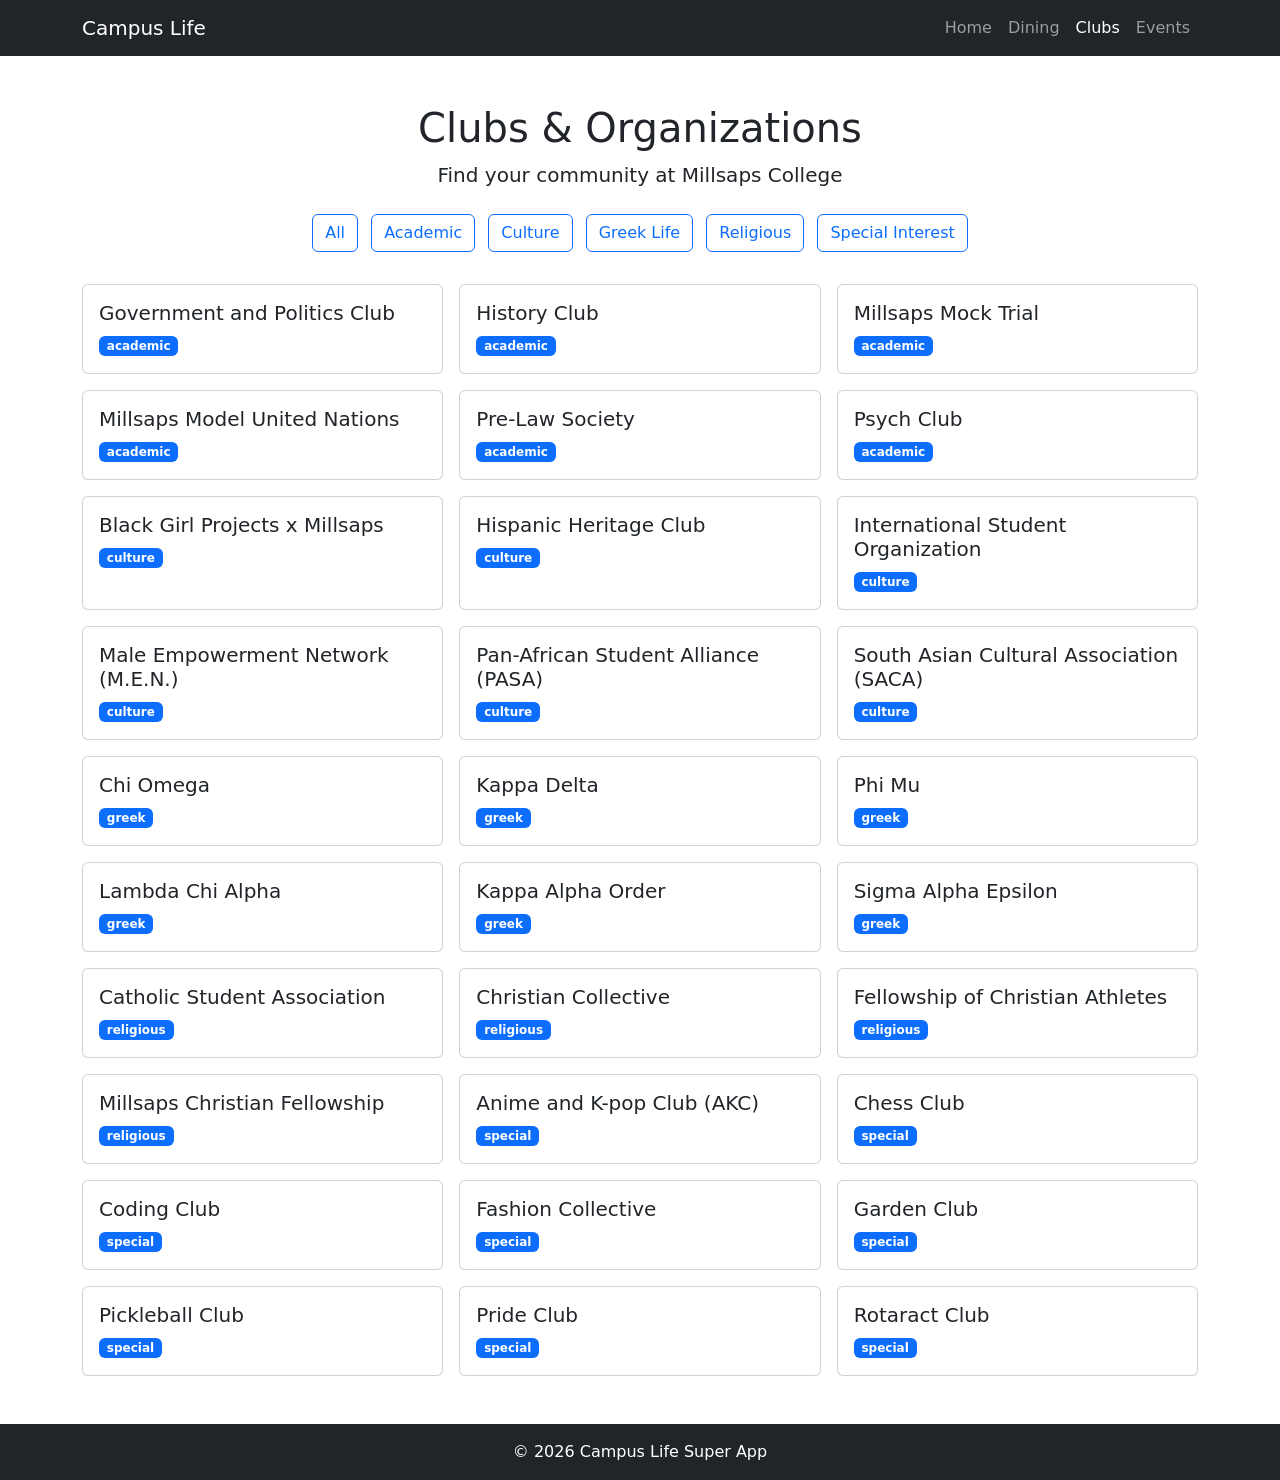
==== clubs.html @ ed5d94ea "added all pages" ====
<!DOCTYPE html>
<html lang="en">
  <head>
    <meta charset="UTF-8" />
    <meta name="viewport" content="width=device-width, initial-scale=1.0" />
    <title>Clubs - Campus Life</title>

    <!-- bootstrap css -->
    <link href="https://cdn.jsdelivr.net/npm/bootstrap@5.3.0/dist/css/bootstrap.min.css" rel="stylesheet" />

    <!-- custom css -->
    <link rel="stylesheet" href="css/styles.css" />
  </head>

  <body>

    <!-- navbar -->
    <nav class="navbar navbar-expand-lg navbar-dark bg-dark">
      <div class="container">
        <a class="navbar-brand" href="index.html"> Campus Life</a>
        <button class="navbar-toggler" type="button" data-bs-toggle="collapse" data-bs-target="#navbarNav" aria-controls="navbarNav" aria-expanded="false" aria-label="Toggle navigation">
          <span class="navbar-toggler-icon"></span>
        </button>
        <div class="collapse navbar-collapse" id="navbarNav">
          <ul class="navbar-nav ms-auto">
            <li class="nav-item">
              <a class="nav-link" href="index.html">Home</a>
            </li>
            <li class="nav-item">
              <a class="nav-link" href="dining.html">Dining</a>
            </li>
            <li class="nav-item">
              <a class="nav-link active" href="clubs.html">Clubs</a>
            </li>
            <li class="nav-item">
              <a class="nav-link" href="events.html">Events</a>
            </li>
          </ul>
        </div>
      </div>
    </nav>

    <!-- main content -->
    <main class="container my-5">

      <!-- Clubs heading -->
      <h1 class="text-center mb-2"> Clubs & Organizations</h1>
      <p class="text-center lead mb-4">Find your community at Millsaps College</p>

      <!-- clicking these buttons shows only clubs in that category -->
      <div class="text-center mb-4">
        <button class="btn btn-outline-primary mx-1 mb-2" onclick="filterClubs('all')">All</button>
        <button class="btn btn-outline-primary mx-1 mb-2" onclick="filterClubs('academic')">Academic</button>
        <button class="btn btn-outline-primary mx-1 mb-2" onclick="filterClubs('culture')">Culture</button>
        <button class="btn btn-outline-primary mx-1 mb-2" onclick="filterClubs('greek')">Greek Life</button>
        <button class="btn btn-outline-primary mx-1 mb-2" onclick="filterClubs('religious')">Religious</button>
        <button class="btn btn-outline-primary mx-1 mb-2" onclick="filterClubs('special')">Special Interest</button>
      </div>

      <!-- club cards will show up here when a filter button is clicked -->
      <div id="clubs-container" class="row g-3"></div>

    </main>

    <!-- footer -->
    <footer class="text-center py-3 bg-dark text-white mt-5">
      <p class="mb-0">&copy; 2026 Campus Life Super App</p>
    </footer>

    <!-- bootstrap js -->
    <script src="https://cdn.jsdelivr.net/npm/bootstrap@5.3.0/dist/js/bootstrap.bundle.min.js"></script>

    <!-- custom js -->
    <script src="js/main.js"></script>

  </body>
</html>
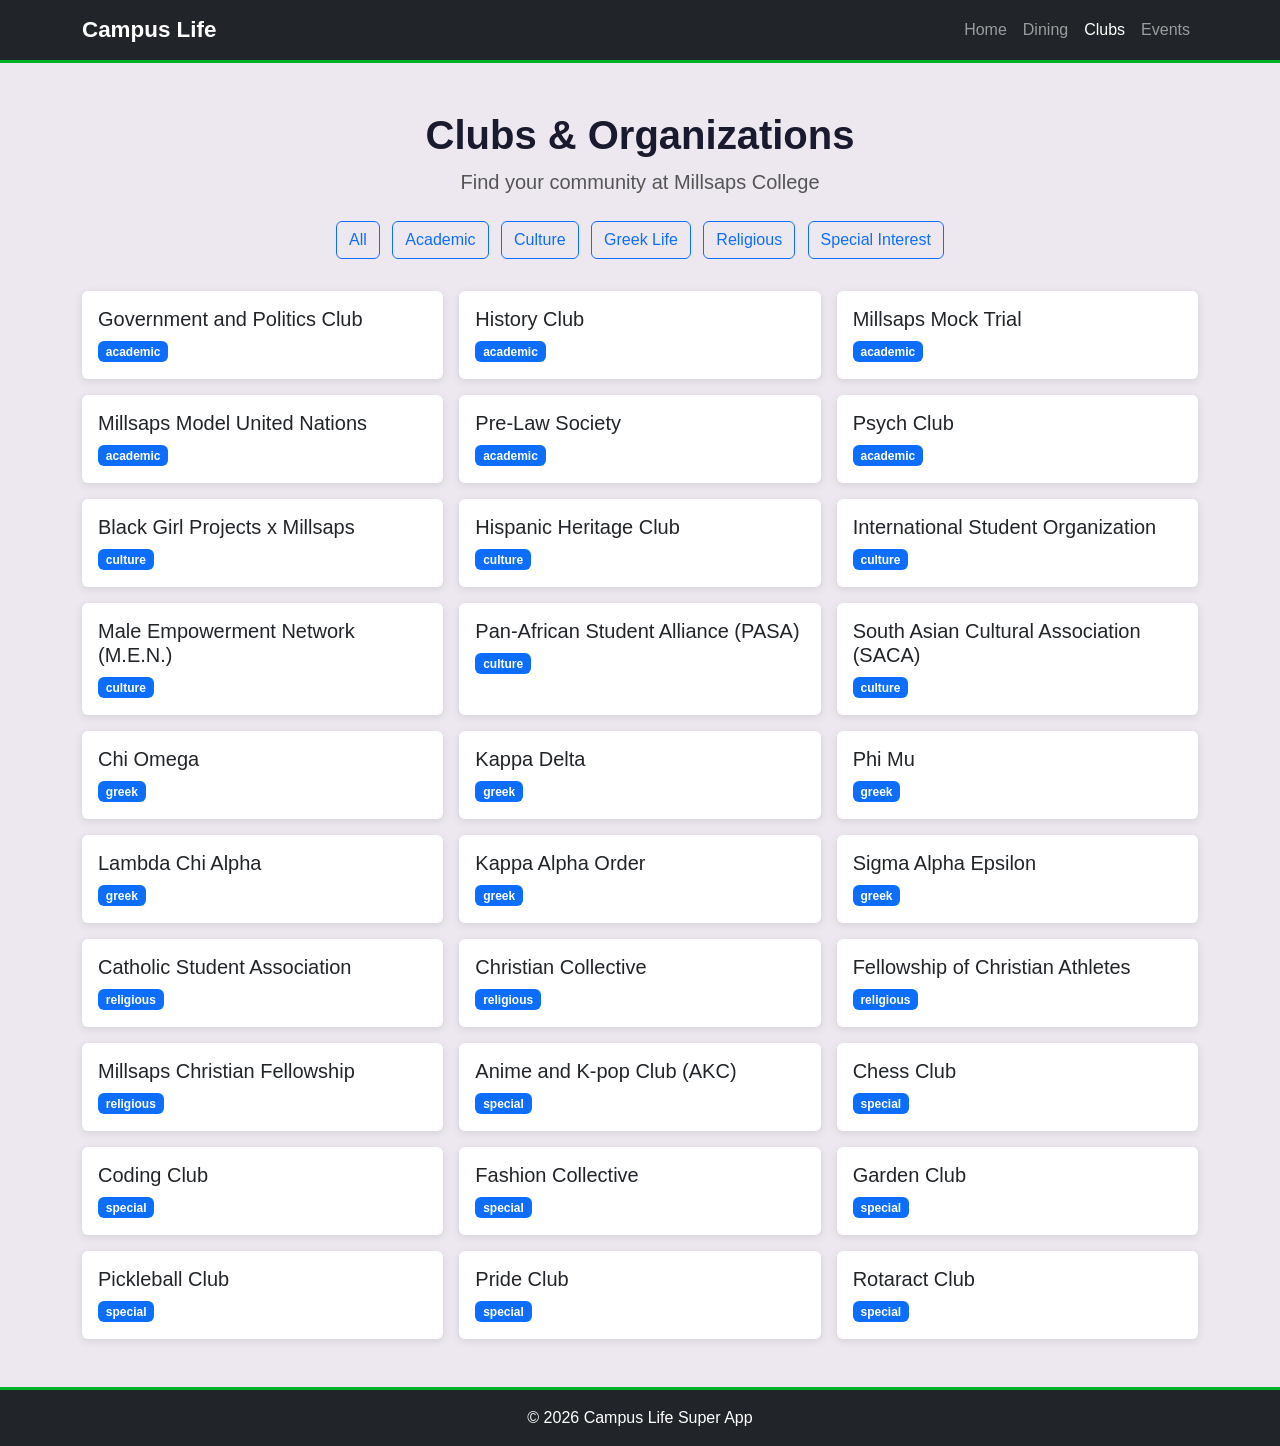
==== commit 1b75c78e: "added accent colors for the pages" ====
--- a/clubs.html
+++ b/clubs.html
@@ -12,7 +12,7 @@
     <link rel="stylesheet" href="css/styles.css" />
   </head>
 
-  <body>
+  <body class="clubs-page">
 
     <!-- navbar -->
     <nav class="navbar navbar-expand-lg navbar-dark bg-dark">
--- a/css/styles.css
+++ b/css/styles.css
@@ -0,0 +1,116 @@
+/* styles apply to every page */
+body {
+  font-family: 'Segoe UI', Tahoma, Geneva, Verdana, sans-serif;
+  background-color: #e7e1ebbe;
+}
+
+/* purple bottom border to the navbar */
+.navbar {
+  border-bottom: 3px solid #9b51e0;
+}
+
+/* makes the logo text bold and slightly bigger */
+.navbar-brand {
+  font-weight: bold;
+  font-size: 1.4rem;
+}
+
+/* styles the main heading on each page */
+h1 {
+  font-weight: bold;
+  color: #1a1a2e;
+}
+
+/* styles the subtitle text under each heading */
+.lead {
+  color: #555;
+}
+
+/* adds a shadow and hover lift effect to every card */
+.card {
+  transition: transform 0.2s;
+  border: none;
+  box-shadow: 0 2px 8px rgba(0, 0, 0, 0.1);
+}
+
+.card:hover {
+  transform: translateY(-5px);
+}
+
+/* makes all primary buttons rounded with a custom blue color */
+.btn-primary {
+  border-radius: 8px;
+  background-color: #2674f1;
+  border-color: #0015ff;
+}
+
+.btn-primary:hover {
+  background-color: #357abd;
+  border-color: #357abd;
+}
+
+/* styles the weather widget on the home page */
+#weather-widget {
+  background-color: #0004ff;
+  border-left: 4px solid #ee3ceb;
+  font-size: 1.1rem;
+  color: #0c0000;
+}
+
+/* adds a purple top border to the footer */
+footer {
+  border-top: 3px solid #9b51e0;
+}
+
+/* responsive styles for phones and tablets */
+@media (max-width: 768px) {
+
+  /* makes the page title smaller on phones */
+  h1 {
+    font-size: 1.8rem;
+  }
+
+  /* stacks cards with spacing on phones */
+  .card {
+    margin-bottom: 1rem;
+  }
+}
+
+/* hero banner on the home page */
+#hero {
+    background: radial-gradient(circle, #9b51e0 0%, #4d0c8a 100%);
+  color: white;
+  padding: 70px 30px
+}
+
+/* makes the lead text under the hero title white too */
+#hero .lead {
+  color: rgba(255, 255, 255, 0.85);
+}
+
+/* dining page accent - red */
+body.dining-page .navbar {
+  border-bottom: 3px solid #ff0000;
+}
+
+body.dining-page footer {
+  border-top: 3px solid #ff0000;
+}
+
+/* clubs page accent - green */
+body.clubs-page .navbar {
+  border-bottom: 3px solid #00b42a;
+}
+
+body.clubs-page footer {
+  border-top: 3px solid #00b42a;
+}
+
+/* events page accent - orange */
+body.events-page .navbar {
+  border-bottom: 3px solid #fd7e14;
+}
+
+body.events-page footer {
+  border-top: 3px solid #fd7e14;
+}
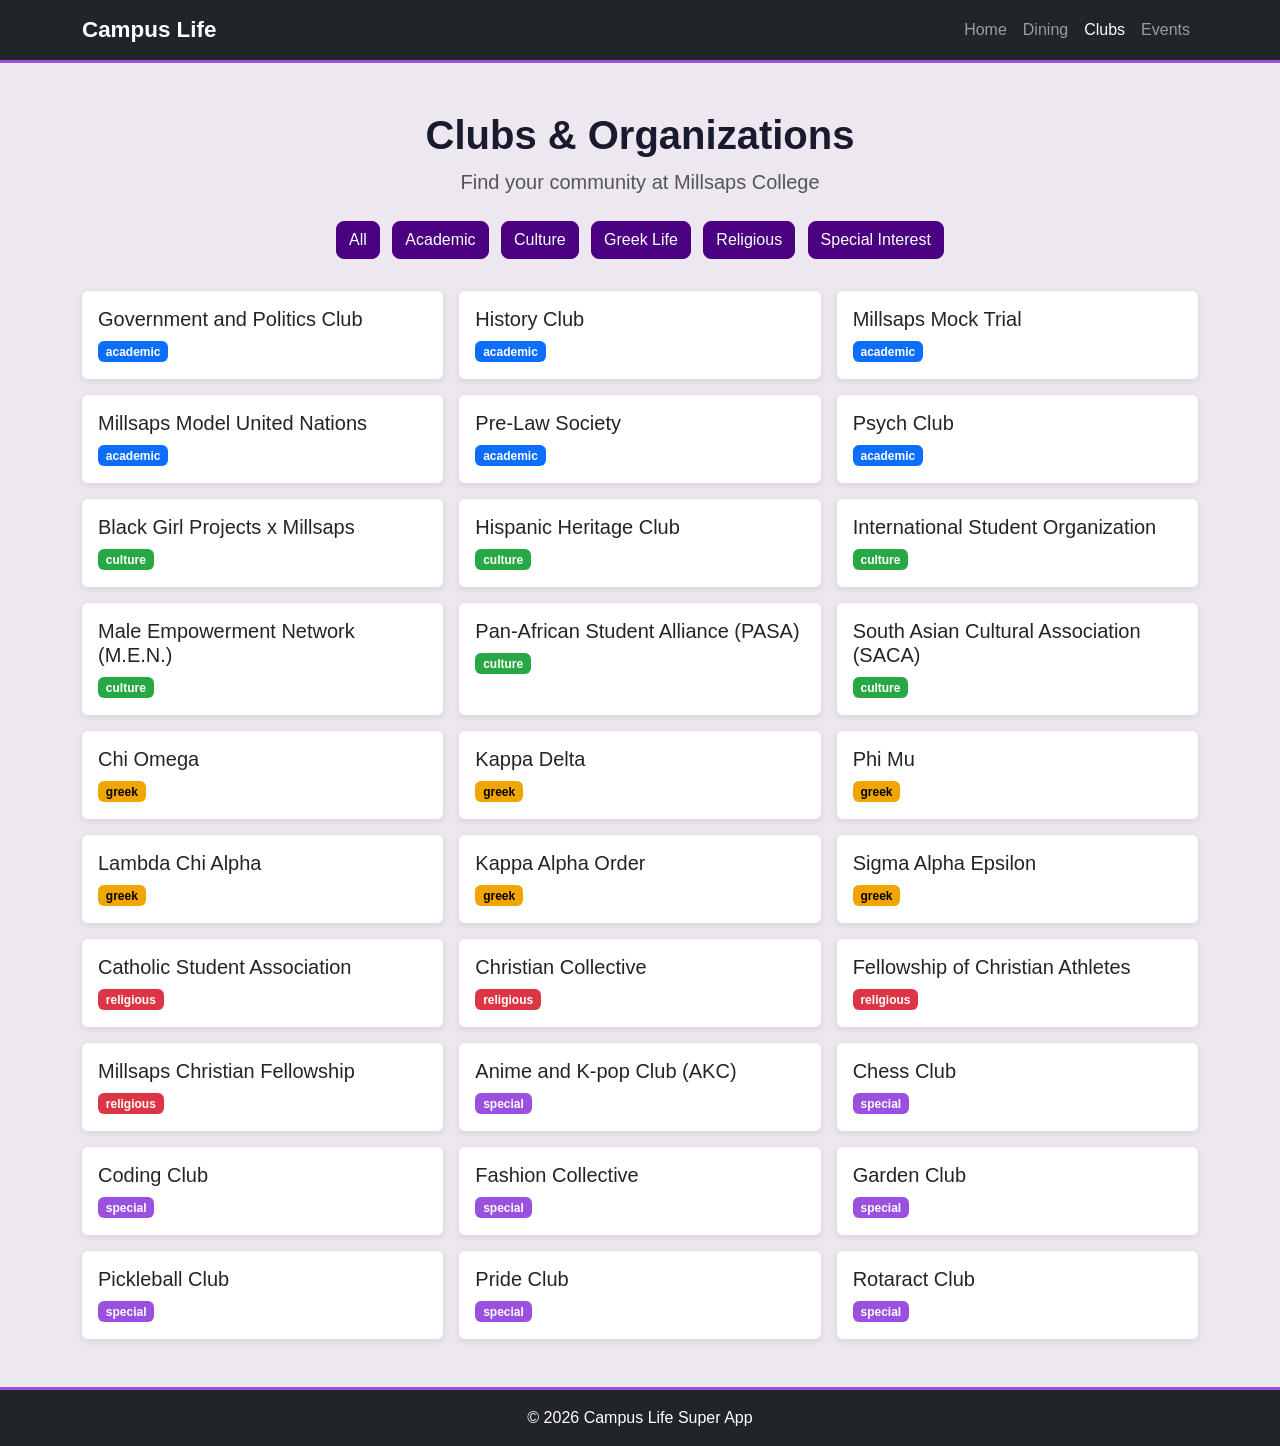
==== commit f77bd41a: "finishing touches finished" ====
--- a/clubs.html
+++ b/clubs.html
@@ -11,8 +11,8 @@
     <!-- custom css -->
     <link rel="stylesheet" href="css/styles.css" />
   </head>
-
-  <body class="clubs-page">
+  
+  <body>
 
     <!-- navbar -->
     <nav class="navbar navbar-expand-lg navbar-dark bg-dark">
--- a/css/styles.css
+++ b/css/styles.css
@@ -38,15 +38,19 @@
 }
 
 /* makes all primary buttons rounded with a custom blue color */
+
+/* Millsaps purple and white button colors */
 .btn-primary {
   border-radius: 8px;
-  background-color: #2674f1;
-  border-color: #0015ff;
+  background-color: #4a0080;
+  border-color: #4a0080;
+  color: white;
 }
 
 .btn-primary:hover {
-  background-color: #357abd;
-  border-color: #357abd;
+  background-color: #ffffff;
+  border-color: #4a0080;
+  color: #4a0080;
 }
 
 /* styles the weather widget on the home page */
@@ -88,29 +92,42 @@
   color: rgba(255, 255, 255, 0.85);
 }
 
-/* dining page accent - red */
-body.dining-page .navbar {
-  border-bottom: 3px solid #ff0000;
+/* different color badges for each club category */
+.badge.bg-primary {
+  background-color: #6c757d !important;
 }
 
-body.dining-page footer {
-  border-top: 3px solid #ff0000;
+.badge[data-category="academic"] {
+  background-color: #0d6efd !important;
 }
 
-/* clubs page accent - green */
-body.clubs-page .navbar {
-  border-bottom: 3px solid #00b42a;
+.badge[data-category="culture"] {
+  background-color: #28a745 !important;
 }
 
-body.clubs-page footer {
-  border-top: 3px solid #00b42a;
+.badge[data-category="greek"] {
+  background-color: #f0a500 !important;
+  color: #000 !important;
 }
 
-/* events page accent - orange */
-body.events-page .navbar {
-  border-bottom: 3px solid #fd7e14;
+.badge[data-category="religious"] {
+  background-color: #dc3545 !important;
 }
 
-body.events-page footer {
-  border-top: 3px solid #fd7e14;
+.badge[data-category="special"] {
+  background-color: #9b51e0 !important;
+}
+
+/* Millsaps purple for outline buttons (used on clubs page) */
+.btn-outline-primary {
+  border-radius: 8px;
+  background-color: #4a0080;
+  border-color: #4a0080;
+  color: white;
+}
+
+.btn-outline-primary:hover{
+  background-color: #ffffff;
+  border-color: #4a0080;
+  color: #4a0080;
 }
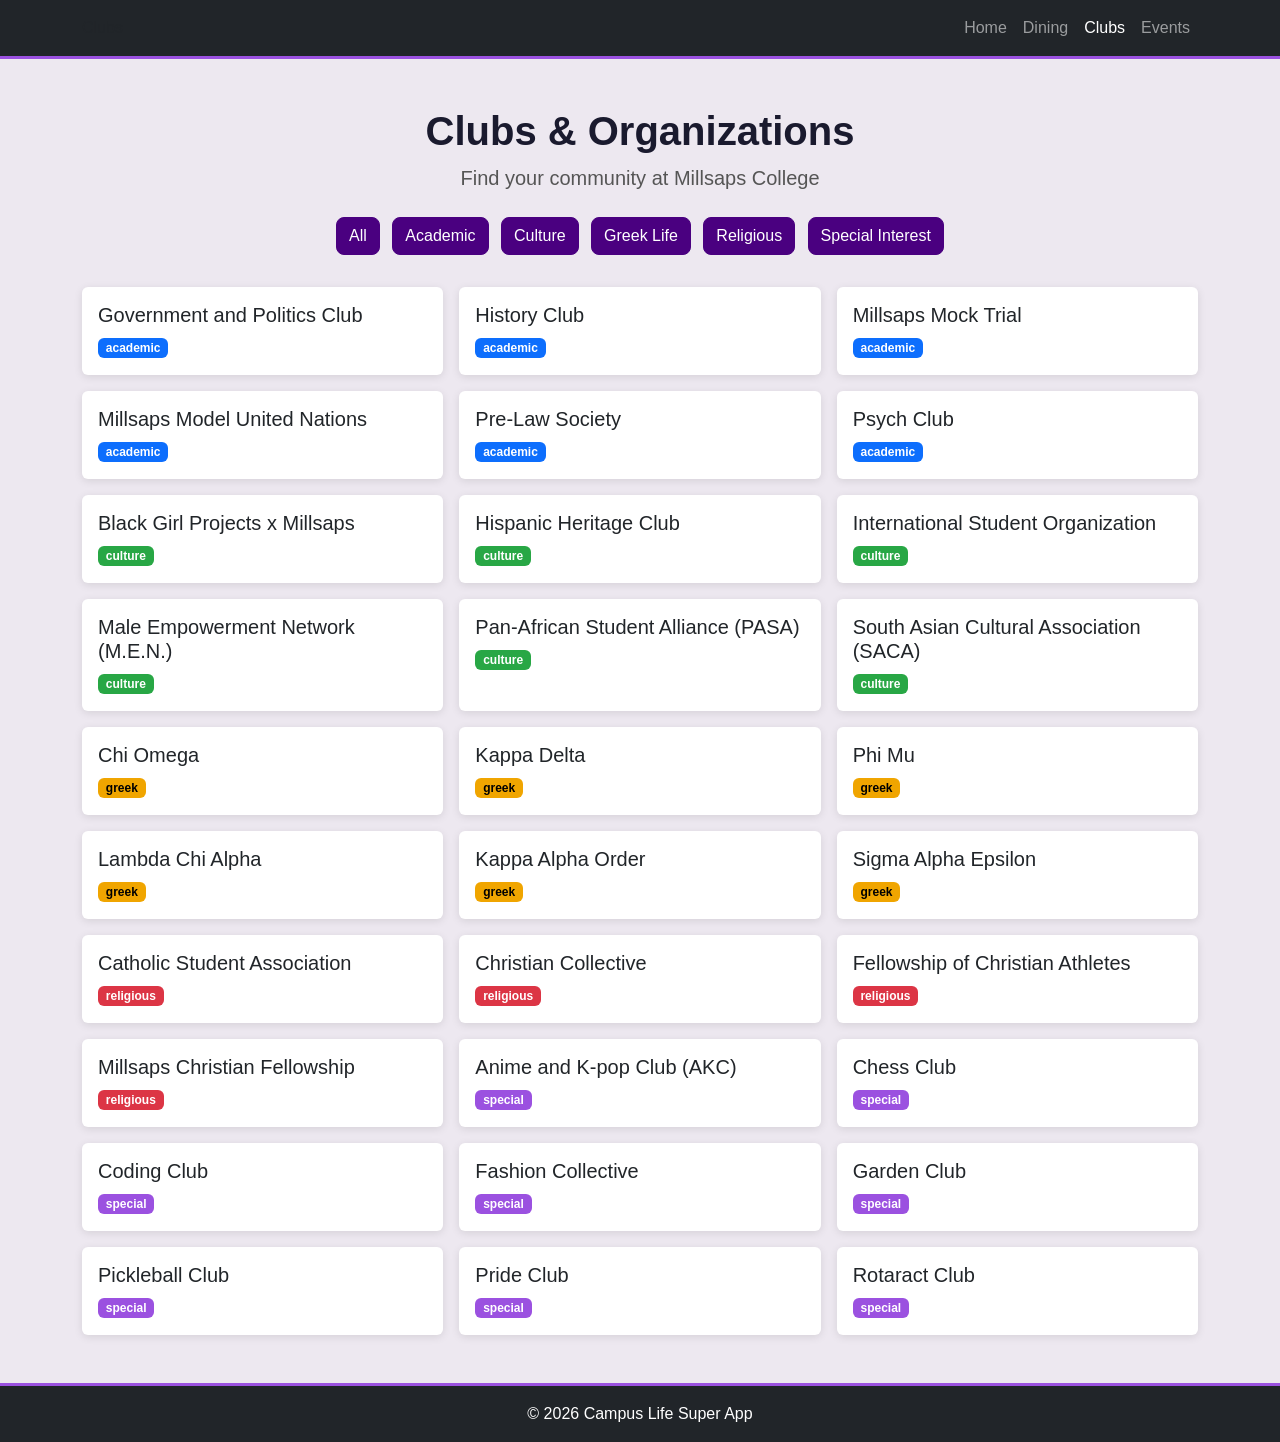
==== commit fe75c76b: "finishing touches" ====
--- a/clubs.html
+++ b/clubs.html
@@ -17,7 +17,7 @@
     <!-- navbar -->
     <nav class="navbar navbar-expand-lg navbar-dark bg-dark">
       <div class="container">
-        <a class="navbar-brand" href="index.html"> Campus Life</a>
+        <a class="nav-link active" href="clubs.html" aria-current="page">Clubs</a>
         <button class="navbar-toggler" type="button" data-bs-toggle="collapse" data-bs-target="#navbarNav" aria-controls="navbarNav" aria-expanded="false" aria-label="Toggle navigation">
           <span class="navbar-toggler-icon"></span>
         </button>
--- a/css/styles.css
+++ b/css/styles.css
@@ -55,7 +55,7 @@
 
 /* styles the weather widget on the home page */
 #weather-widget {
-  background-color: #0004ff;
+  background-color: #ffffff;
   border-left: 4px solid #ee3ceb;
   font-size: 1.1rem;
   color: #0c0000;
